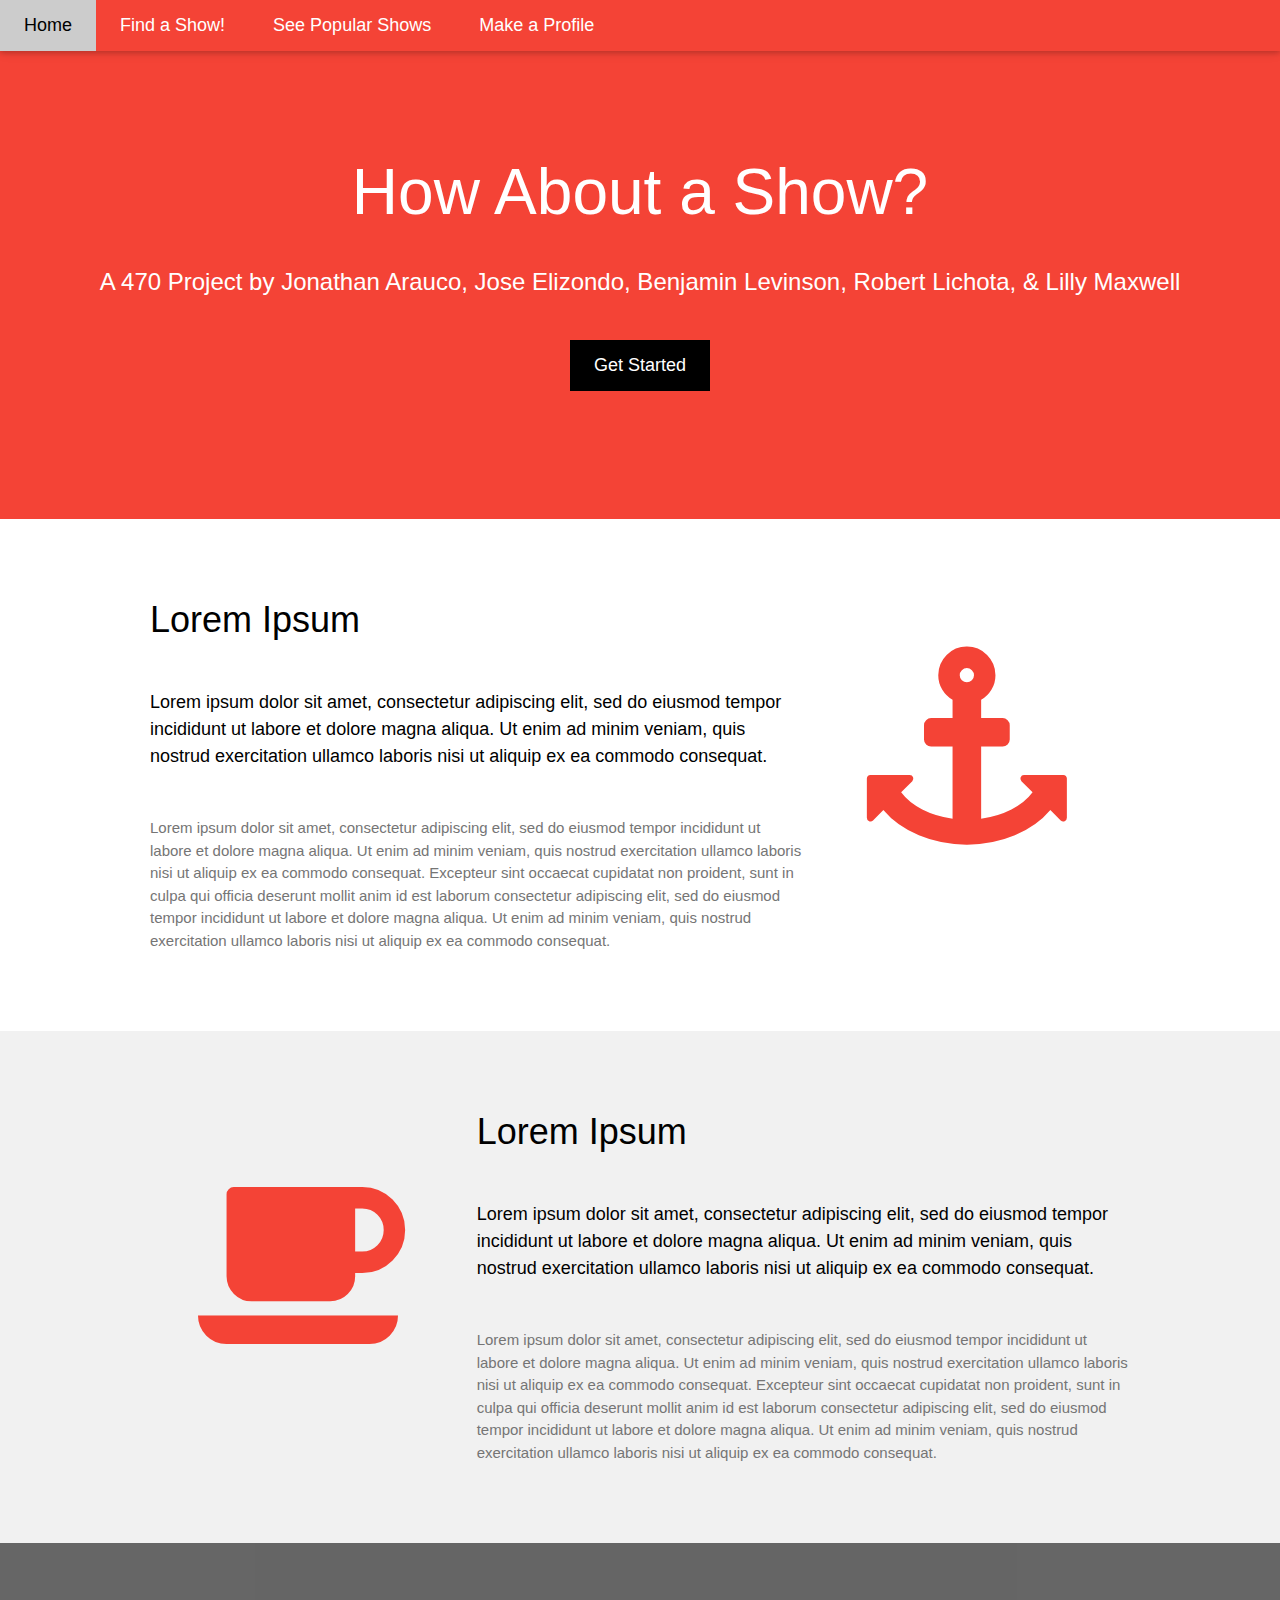
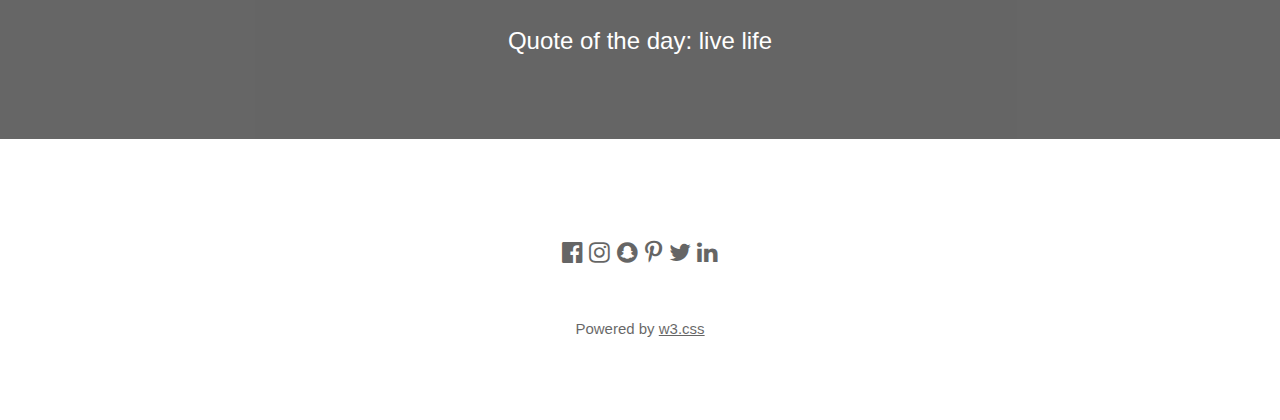
==== index.html @ a3420811 "Links work" ====
<!DOCTYPE html>
<html lang="en">
<title>W3.CSS Template</title>
<meta charset="UTF-8">
<meta name="viewport" content="width=device-width, initial-scale=1">
<link rel="stylesheet" href="https://www.w3schools.com/w3css/4/w3.css">
<link rel="stylesheet" href="https://fonts.googleapis.com/css?family=Lato">
<link rel="stylesheet" href="https://fonts.googleapis.com/css?family=Montserrat">
<link rel="stylesheet" href="https://cdnjs.cloudflare.com/ajax/libs/font-awesome/4.7.0/css/font-awesome.min.css">
<link rel="stylesheet" href="main.css">
<body>

<!-- Navbar -->
<div class="w3-top">
  <div class="w3-bar w3-red w3-card w3-left-align w3-large">
    <a class="w3-bar-item w3-button w3-hide-medium w3-hide-large w3-right w3-padding-large w3-hover-white w3-large w3-red" href="javascript:void(0);" onclick="myFunction()" title="Toggle Navigation Menu"><i class="fa fa-bars"></i></a>
    <a href="#" class="w3-bar-item w3-button w3-padding-large w3-light-gray">Home</a>
    <a href="rate.html" class="w3-bar-item w3-button w3-hide-small w3-padding-large w3-hover-white">Find a Show!</a>
    <a href="#" class="w3-bar-item w3-button w3-hide-small w3-padding-large w3-hover-white">See Popular Shows</a>
    <a href="#" class="w3-bar-item w3-button w3-hide-small w3-padding-large w3-hover-white">Make a Profile</a>
  </div>

  <!-- Navbar on small screens -->
  <div id="navDemo" class="w3-bar-block w3-white w3-hide w3-hide-large w3-hide-medium w3-large">
    <a href="rate.html" class="w3-bar-item w3-button w3-padding-large">Find a Show!</a>
    <a href="#" class="w3-bar-item w3-button w3-padding-large">See Popular Shows</a>
    <a href="#" class="w3-bar-item w3-button w3-padding-large">Make a Profile</a>
  </div>
</div>

<!-- Header -->
<header class="w3-container w3-red w3-center" style="padding:128px 16px">
  <h1 class="w3-margin w3-jumbo">How About a Show?</h1>
  <p class="w3-xlarge">A 470 Project by Jonathan Arauco, Jose Elizondo, Benjamin Levinson, Robert Lichota, & Lilly Maxwell</p>
  <a href="rate.html"><button class="w3-button w3-black w3-padding-large w3-large w3-margin-top">Get Started</button></a>
</header>

<!-- First Grid -->
<div class="w3-row-padding w3-padding-64 w3-container">
  <div class="w3-content">
    <div class="w3-twothird">
      <h1>Lorem Ipsum</h1>
      <h5 class="w3-padding-32">Lorem ipsum dolor sit amet, consectetur adipiscing elit, sed do eiusmod tempor incididunt ut labore et dolore magna aliqua. Ut enim ad minim veniam, quis nostrud exercitation ullamco laboris nisi ut aliquip ex ea commodo consequat.</h5>

      <p class="w3-text-grey">Lorem ipsum dolor sit amet, consectetur adipiscing elit, sed do eiusmod tempor incididunt ut labore et dolore magna aliqua. Ut enim ad minim veniam, quis nostrud exercitation ullamco laboris nisi ut aliquip ex ea commodo consequat. Excepteur sint
        occaecat cupidatat non proident, sunt in culpa qui officia deserunt mollit anim id est laborum consectetur adipiscing elit, sed do eiusmod tempor incididunt ut labore et dolore magna aliqua. Ut enim ad minim veniam, quis nostrud exercitation ullamco
        laboris nisi ut aliquip ex ea commodo consequat.</p>
    </div>

    <div class="w3-third w3-center">
      <i class="fa fa-anchor w3-padding-64 w3-text-red" style="font-size: 200px"></i>
    </div>
  </div>
</div>

<!-- Second Grid -->
<div class="w3-row-padding w3-light-grey w3-padding-64 w3-container">
  <div class="w3-content">
    <div class="w3-third w3-center">
      <i class="fa fa-coffee w3-padding-64 w3-text-red w3-margin-right" style="font-size: 200px"></i>
    </div>

    <div class="w3-twothird">
      <h1>Lorem Ipsum</h1>
      <h5 class="w3-padding-32">Lorem ipsum dolor sit amet, consectetur adipiscing elit, sed do eiusmod tempor incididunt ut labore et dolore magna aliqua. Ut enim ad minim veniam, quis nostrud exercitation ullamco laboris nisi ut aliquip ex ea commodo consequat.</h5>

      <p class="w3-text-grey">Lorem ipsum dolor sit amet, consectetur adipiscing elit, sed do eiusmod tempor incididunt ut labore et dolore magna aliqua. Ut enim ad minim veniam, quis nostrud exercitation ullamco laboris nisi ut aliquip ex ea commodo consequat. Excepteur sint
        occaecat cupidatat non proident, sunt in culpa qui officia deserunt mollit anim id est laborum consectetur adipiscing elit, sed do eiusmod tempor incididunt ut labore et dolore magna aliqua. Ut enim ad minim veniam, quis nostrud exercitation ullamco
        laboris nisi ut aliquip ex ea commodo consequat.</p>
    </div>
  </div>
</div>

<div class="w3-container w3-black w3-center w3-opacity w3-padding-64">
    <h1 class="w3-margin w3-xlarge">Quote of the day: live life</h1>
</div>

<!-- Footer -->
<footer class="w3-container w3-padding-64 w3-center w3-opacity">  
  <div class="w3-xlarge w3-padding-32">
    <i class="fa fa-facebook-official w3-hover-opacity"></i>
    <i class="fa fa-instagram w3-hover-opacity"></i>
    <i class="fa fa-snapchat w3-hover-opacity"></i>
    <i class="fa fa-pinterest-p w3-hover-opacity"></i>
    <i class="fa fa-twitter w3-hover-opacity"></i>
    <i class="fa fa-linkedin w3-hover-opacity"></i>
 </div>
 <p>Powered by <a href="https://www.w3schools.com/w3css/default.asp" target="_blank">w3.css</a></p>
</footer>

<script>
// Used to toggle the menu on small screens when clicking on the menu button
function myFunction() {
    var x = document.getElementById("navDemo");
    if (x.className.indexOf("w3-show") == -1) {
        x.className += " w3-show";
    } else { 
        x.className = x.className.replace(" w3-show", "");
    }
}
</script>

</body>
</html>
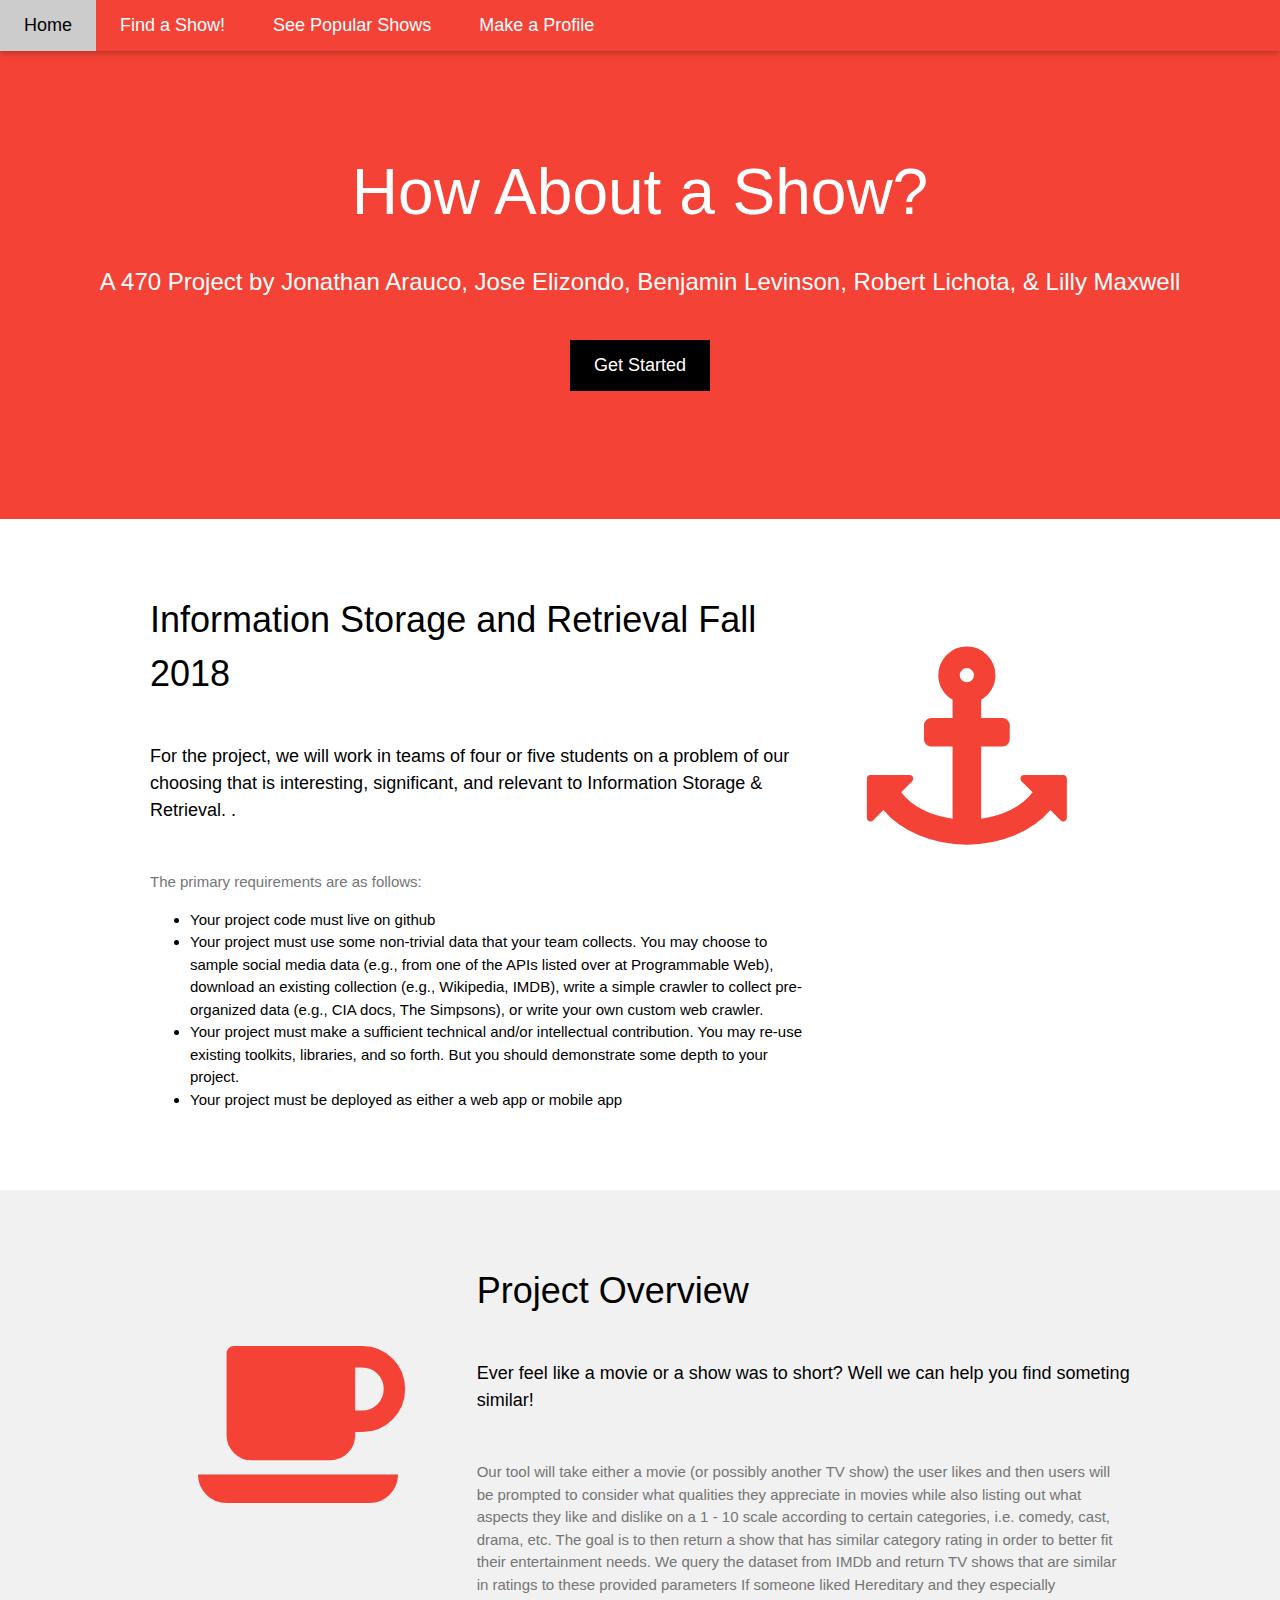
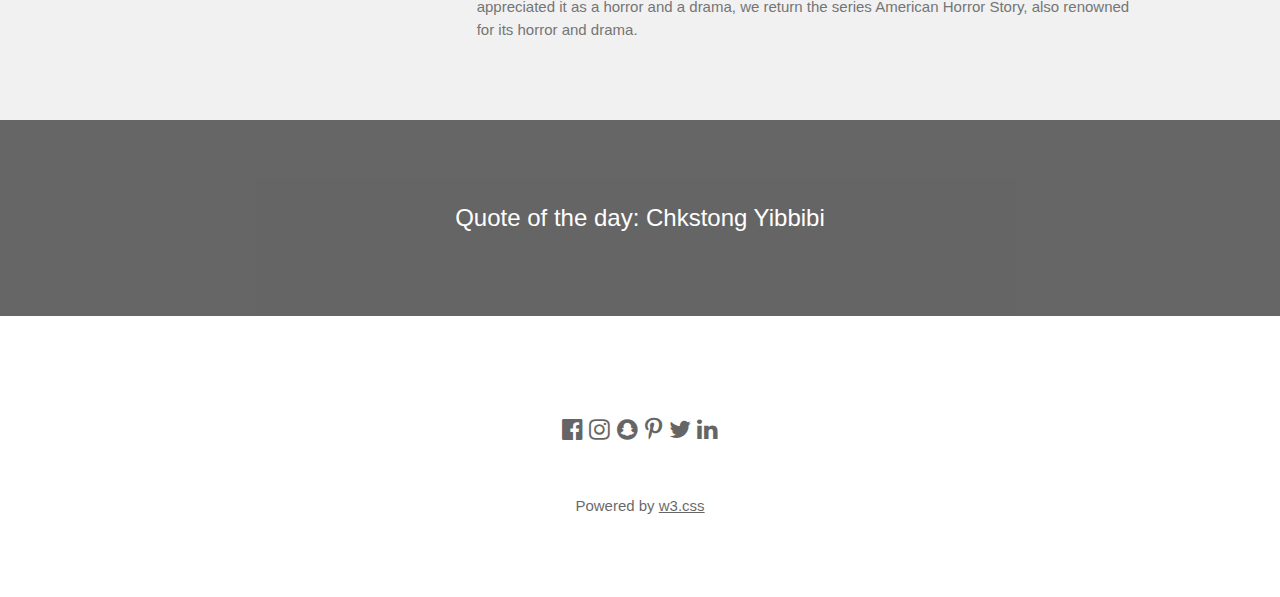
==== commit 78b3d46d: "Chkstong Yibbibi" ====
--- a/index.html
+++ b/index.html
@@ -39,12 +39,17 @@
 <div class="w3-row-padding w3-padding-64 w3-container">
   <div class="w3-content">
     <div class="w3-twothird">
-      <h1>Lorem Ipsum</h1>
-      <h5 class="w3-padding-32">Lorem ipsum dolor sit amet, consectetur adipiscing elit, sed do eiusmod tempor incididunt ut labore et dolore magna aliqua. Ut enim ad minim veniam, quis nostrud exercitation ullamco laboris nisi ut aliquip ex ea commodo consequat.</h5>
+      <h1>Information Storage and Retrieval Fall 2018</h1>
+      <h5 class="w3-padding-32">For the project, we will work in teams of four or five students on a problem of our choosing that is interesting, significant, and relevant to Information Storage & Retrieval. .</h5>
 
-      <p class="w3-text-grey">Lorem ipsum dolor sit amet, consectetur adipiscing elit, sed do eiusmod tempor incididunt ut labore et dolore magna aliqua. Ut enim ad minim veniam, quis nostrud exercitation ullamco laboris nisi ut aliquip ex ea commodo consequat. Excepteur sint
-        occaecat cupidatat non proident, sunt in culpa qui officia deserunt mollit anim id est laborum consectetur adipiscing elit, sed do eiusmod tempor incididunt ut labore et dolore magna aliqua. Ut enim ad minim veniam, quis nostrud exercitation ullamco
-        laboris nisi ut aliquip ex ea commodo consequat.</p>
+      <p class="w3-text-grey">The primary requirements are as follows:
+    	<ul>
+  			<li>Your project code must live on github</li>
+ 			<li>Your project must use some non-trivial data that your team collects. You may choose to sample social media data (e.g., from one of the APIs listed over at Programmable Web), download an existing collection (e.g., Wikipedia, IMDB), write a simple crawler to collect pre-organized data (e.g., CIA docs, The Simpsons), or write your own custom web crawler.</li>
+  			<li>Your project must make a sufficient technical and/or intellectual contribution. You may re-use existing toolkits, libraries, and so forth. But you should demonstrate some depth to your project.</li>
+  			<li>Your project must be deployed as either a web app or mobile app</li>
+		</ul>
+	</p>
     </div>
 
     <div class="w3-third w3-center">
@@ -61,18 +66,19 @@
     </div>
 
     <div class="w3-twothird">
-      <h1>Lorem Ipsum</h1>
-      <h5 class="w3-padding-32">Lorem ipsum dolor sit amet, consectetur adipiscing elit, sed do eiusmod tempor incididunt ut labore et dolore magna aliqua. Ut enim ad minim veniam, quis nostrud exercitation ullamco laboris nisi ut aliquip ex ea commodo consequat.</h5>
+      <h1>Project Overview</h1>
+      <h5 class="w3-padding-32">Ever feel like a movie or a show was to short? Well we can help you find someting similar!
+</h5>
 
-      <p class="w3-text-grey">Lorem ipsum dolor sit amet, consectetur adipiscing elit, sed do eiusmod tempor incididunt ut labore et dolore magna aliqua. Ut enim ad minim veniam, quis nostrud exercitation ullamco laboris nisi ut aliquip ex ea commodo consequat. Excepteur sint
-        occaecat cupidatat non proident, sunt in culpa qui officia deserunt mollit anim id est laborum consectetur adipiscing elit, sed do eiusmod tempor incididunt ut labore et dolore magna aliqua. Ut enim ad minim veniam, quis nostrud exercitation ullamco
-        laboris nisi ut aliquip ex ea commodo consequat.</p>
+      <p class="w3-text-grey">Our tool will take either a movie (or possibly another TV show) the user likes and then users will be prompted to consider what qualities they appreciate in movies while also listing out what aspects they like and dislike on a 1 - 10 scale according to certain categories, i.e. comedy, cast, drama, etc. The goal is to then return a show that has similar category rating in order to better fit their entertainment needs. We query the dataset from IMDb and return TV shows that are similar in ratings to these provided parameters
+If someone liked Hereditary and they especially appreciated it as a horror and a drama, we return the series American Horror Story, also renowned for its horror and drama.
+ </p>
     </div>
   </div>
 </div>
 
 <div class="w3-container w3-black w3-center w3-opacity w3-padding-64">
-    <h1 class="w3-margin w3-xlarge">Quote of the day: live life</h1>
+    <h1 class="w3-margin w3-xlarge">Quote of the day: Chkstong Yibbibi</h1>
 </div>
 
 <!-- Footer -->
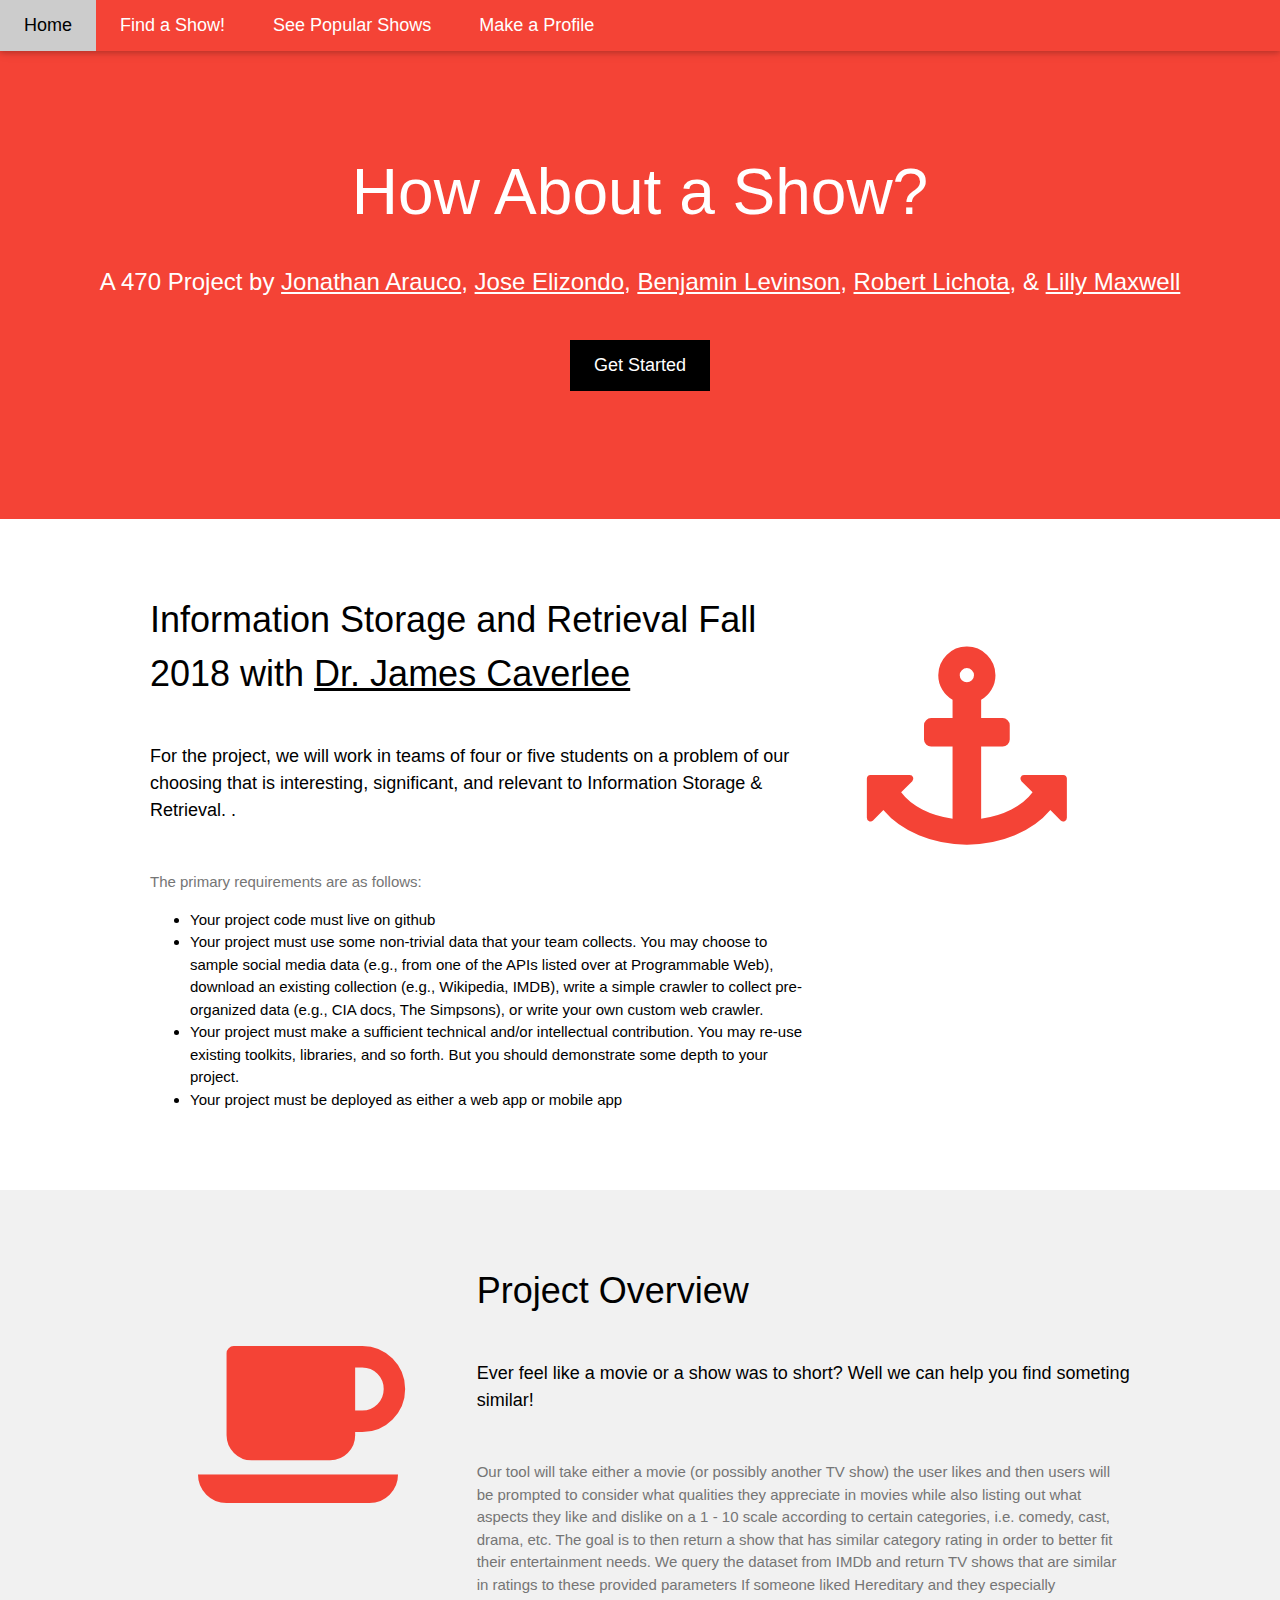
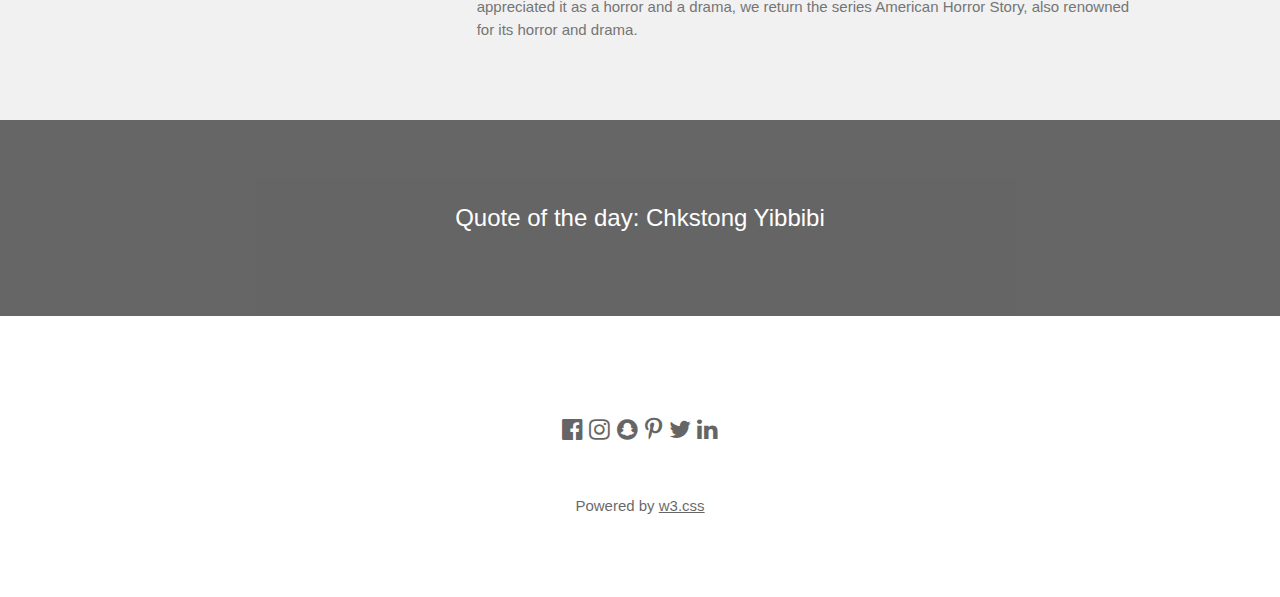
==== commit b7e596a1: "Merge branch 'Jose'" ====
--- a/index.html
+++ b/index.html
@@ -31,7 +31,7 @@
 <!-- Header -->
 <header class="w3-container w3-red w3-center" style="padding:128px 16px">
   <h1 class="w3-margin w3-jumbo">How About a Show?</h1>
-  <p class="w3-xlarge">A 470 Project by Jonathan Arauco, Jose Elizondo, Benjamin Levinson, Robert Lichota, & Lilly Maxwell</p>
+  <p class="w3-xlarge">A 470 Project by <a href="https://www.jonathanarauco.com">Jonathan Arauco</a>, <a href="http://people.tamu.edu/~joseelizondo033/">Jose Elizondo</a>, <a href="chkstongyibbibi.bandcamp.com">Benjamin Levinson</a>, <a href="http://people.tamu.edu/~rlichota/chkstong-yibbibi">Robert Lichota</a>, & <a href="http://people.tamu.edu/~lillymax1114/chkstong_yibbibi.html">Lilly Maxwell</a></p>
   <a href="rate.html"><button class="w3-button w3-black w3-padding-large w3-large w3-margin-top">Get Started</button></a>
 </header>
 
@@ -39,7 +39,7 @@
 <div class="w3-row-padding w3-padding-64 w3-container">
   <div class="w3-content">
     <div class="w3-twothird">
-      <h1>Information Storage and Retrieval Fall 2018</h1>
+      <h1>Information Storage and Retrieval Fall 2018 with <a href="http://faculty.cse.tamu.edu/caverlee/">Dr. James Caverlee</a></h1>
       <h5 class="w3-padding-32">For the project, we will work in teams of four or five students on a problem of our choosing that is interesting, significant, and relevant to Information Storage & Retrieval. .</h5>
 
       <p class="w3-text-grey">The primary requirements are as follows:
